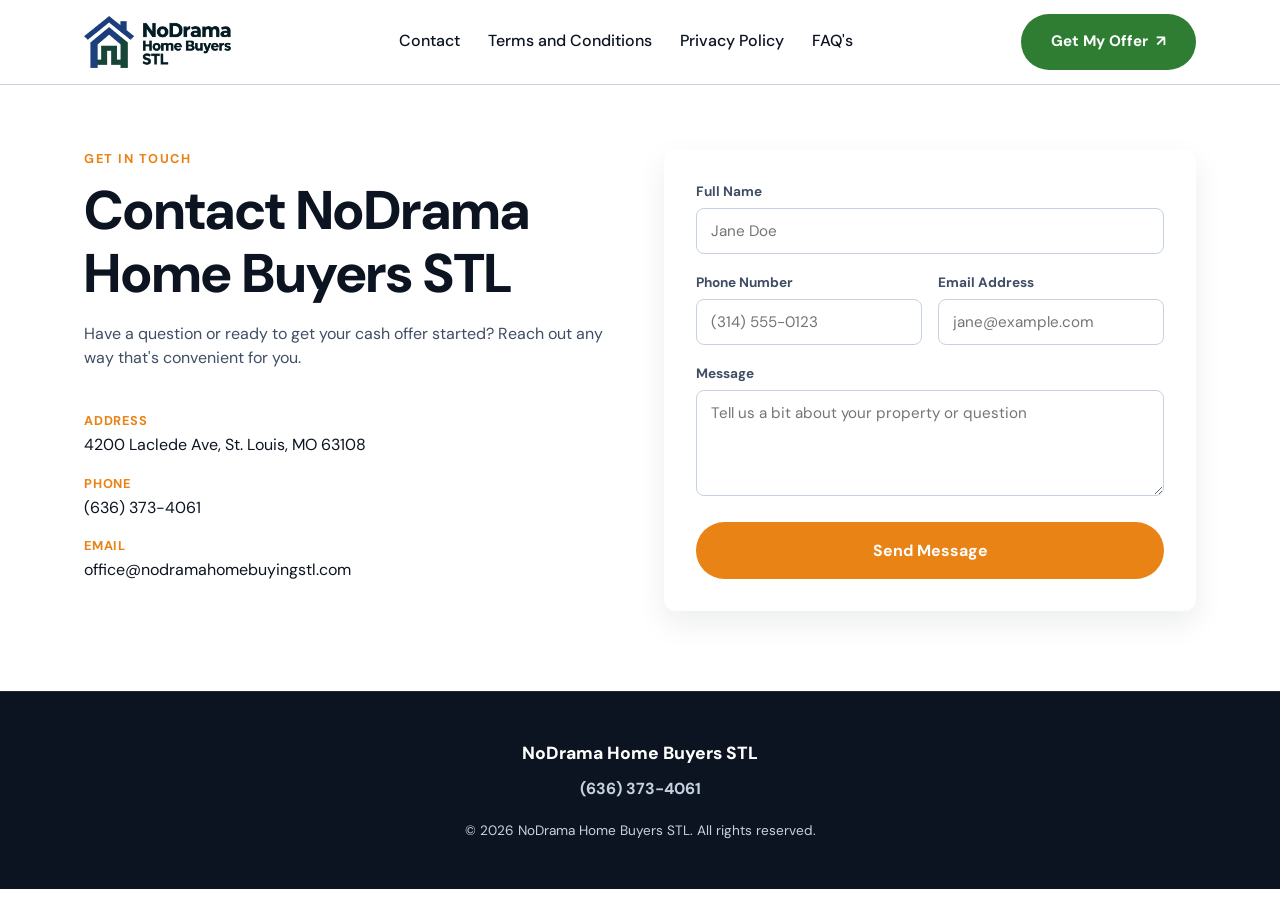
==== contact.html @ 4a6e5d4a "Rebuild NoDrama Home Buyers STL as a static site Static HTML/CSS/JS rebuild of the Wix landing page," ====
<!DOCTYPE html>
<html lang="en">
<head>
<meta charset="UTF-8">
<meta name="viewport" content="width=device-width, initial-scale=1">
<meta name="format-detection" content="telephone=no">
<title>Contact Us | NoDrama Home Buyers STL</title>
<meta name="description" content="Get in touch with NoDrama Home Buyers STL. Call, email, or send us your property details for a fair cash offer.">
<link rel="preconnect" href="https://fonts.googleapis.com">
<link rel="preconnect" href="https://fonts.gstatic.com" crossorigin>
<link href="https://fonts.googleapis.com/css2?family=DM+Sans:ital,wght@0,400;0,500;0,700;0,800;1,400&display=swap" rel="stylesheet">
<link rel="stylesheet" href="css/styles.css">
</head>
<body>

<a class="skip-link" href="#main">Skip to Main Content</a>

<header class="site-header">
  <div class="container header-inner">
    <a href="index.html" class="logo">
      <img src="images/logo.png" alt="NoDrama Home Buyers STL" class="logo-img">
    </a>
    <nav class="header-nav">
      <a href="contact.html">Contact</a>
      <a href="terms-and-conditions.html">Terms and Conditions</a>
      <a href="privacy-policy.html">Privacy Policy</a>
      <a href="index.html#faq">FAQ's</a>
    </nav>
    <a class="btn btn-offer" href="index.html#form">Get My Offer <span class="btn-arrow" aria-hidden="true">&#8599;</span></a>
  </div>
</header>

<main id="main">
  <section class="contact-page">
    <div class="container contact-inner">
      <div class="contact-copy">
        <p class="eyebrow">Get In Touch</p>
        <h1>Contact NoDrama Home Buyers STL</h1>
        <p class="section-sub" style="margin-left:0;">Have a question or ready to get your cash offer started? Reach out any way that's convenient for you.</p>

        <ul class="contact-details">
          <li>
            <span class="contact-label">Address</span>
            <span>4200 Laclede Ave, St. Louis, MO 63108</span>
          </li>
          <li>
            <span class="contact-label">Phone</span>
            <a href="tel:(636) 373 4061">(636) 373-4061</a>
          </li>
          <li>
            <span class="contact-label">Email</span>
            <a href="mailto:office@nodramahomebuyingstl.com">office@nodramahomebuyingstl.com</a>
          </li>
        </ul>
      </div>

      <!-- Form is visual only: no action/submit handler wired up yet. -->
      <form class="offer-form contact-form">
        <div class="form-row">
          <label for="c-name">Full Name</label>
          <input type="text" id="c-name" name="name" placeholder="Jane Doe" required>
        </div>
        <div class="form-row form-row-split">
          <div>
            <label for="c-phone">Phone Number</label>
            <input type="tel" id="c-phone" name="phone" placeholder="(314) 555-0123" required>
          </div>
          <div>
            <label for="c-email">Email Address</label>
            <input type="email" id="c-email" name="email" placeholder="jane@example.com" required>
          </div>
        </div>
        <div class="form-row">
          <label for="c-message">Message</label>
          <textarea id="c-message" name="message" rows="4" placeholder="Tell us a bit about your property or question"></textarea>
        </div>
        <button type="submit" class="btn btn-primary btn-lg btn-block">Send Message</button>
      </form>
    </div>
  </section>
</main>

<footer class="site-footer">
  <div class="container footer-inner">
    <p class="footer-logo">NoDrama Home Buyers STL</p>
    <a class="phone-link" href="tel:(636) 373 4061">(636) 373-4061</a>
    <p class="footer-copy">&copy; <span id="year"></span> NoDrama Home Buyers STL. All rights reserved.</p>
  </div>
</footer>

<script src="js/main.js"></script>
</body>
</html>
---- css/styles.css ----
/* ---------- Reset & base ---------- */
*, *::before, *::after { box-sizing: border-box; }
html { scroll-behavior: smooth; }
body {
  margin: 0;
  font-family: 'DM Sans', Arial, Helvetica, sans-serif;
  color: var(--color-navy);
  background: var(--color-white);
  line-height: 1.55;
  -webkit-font-smoothing: antialiased;
}
img { max-width: 100%; display: block; }
a { color: inherit; text-decoration: none; }
ul, ol { list-style: none; margin: 0; padding: 0; }
button { font-family: inherit; }

:root {
  --color-navy: #0C1421;
  --color-navy-soft: #3F4E64;
  --color-accent: #E98316;
  --color-accent-dark: #c96e0c;
  --color-green: #2E7D32;
  --color-red: #D82222;
  --color-bg-alt: #E9EEF4;
  --color-bg-soft: #F1F8E9;
  --color-border: #C6D2E1;
  --color-white: #ffffff;
  --max-width: 1160px;
  --radius: 12px;
  --shadow: 0 12px 30px rgba(12, 20, 33, 0.08);
}

.container {
  max-width: var(--max-width);
  margin: 0 auto;
  padding: 0 24px;
}

.center { text-align: center; }

.skip-link {
  position: absolute;
  left: -9999px;
  top: 0;
  background: var(--color-navy);
  color: #fff;
  padding: 12px 20px;
  z-index: 1000;
}
.skip-link:focus { left: 12px; top: 12px; }

.eyebrow {
  text-transform: uppercase;
  letter-spacing: 0.12em;
  font-weight: 700;
  font-size: 0.8rem;
  color: var(--color-accent);
  margin: 0 0 12px;
}
.eyebrow.center { text-align: center; }

h1, h2, h3, h4, h5 {
  font-weight: 800;
  color: var(--color-navy);
  line-height: 1.15;
  margin: 0 0 16px;
}
h1 { font-size: clamp(2.2rem, 5vw, 3.4rem); }
h2 { font-size: clamp(1.7rem, 3.4vw, 2.4rem); }
h5 { font-size: 1.05rem; margin-bottom: 8px; }

.section-sub {
  max-width: 640px;
  margin: 0 auto 40px;
  color: var(--color-navy-soft);
}

section { padding: 80px 0; }

/* ---------- Buttons ---------- */
.btn {
  display: inline-block;
  padding: 14px 28px;
  border-radius: 999px;
  font-weight: 700;
  font-size: 0.95rem;
  transition: transform 0.15s ease, box-shadow 0.15s ease, background 0.15s ease;
  border: 2px solid transparent;
}
.btn-primary {
  background: var(--color-accent);
  color: #fff;
}
.btn-primary:hover {
  background: var(--color-accent-dark);
  transform: translateY(-1px);
}
.btn-outline {
  background: transparent;
  border-color: var(--color-white);
  color: var(--color-white);
}
.btn-outline:hover {
  background: rgba(255,255,255,0.12);
}
.btn-lg { padding: 16px 34px; font-size: 1rem; }
.btn-block { width: 100%; text-align: center; }

/* ---------- Header ---------- */
.site-header {
  position: sticky;
  top: 0;
  z-index: 100;
  background: var(--color-white);
  border-bottom: 1px solid var(--color-border);
}
.header-inner {
  display: flex;
  align-items: center;
  justify-content: space-between;
  padding-top: 14px;
  padding-bottom: 14px;
  gap: 24px;
  flex-wrap: wrap;
}
.logo { display: flex; align-items: center; }
.logo-img {
  height: 52px;
  width: auto;
}
.header-nav {
  display: flex;
  align-items: center;
  gap: 28px;
  flex-wrap: wrap;
  font-weight: 500;
  color: var(--color-navy);
}
.header-nav a { white-space: nowrap; }
.header-nav a:hover { color: var(--color-accent-dark); }
.btn-offer {
  background: var(--color-green);
  color: #fff;
  white-space: nowrap;
}
.btn-offer:hover { background: #245e28; }
.btn-arrow { margin-left: 4px; }
.phone-link {
  font-weight: 700;
  white-space: nowrap;
}

/* ---------- Hero ---------- */
.hero {
  position: relative;
  color: #fff;
  overflow: hidden;
}
.hero-media {
  position: absolute;
  inset: 0;
  z-index: 0;
}
.hero-media img {
  width: 100%;
  height: 100%;
  object-fit: cover;
}
.hero-media::after {
  content: "";
  position: absolute;
  inset: 0;
  background: linear-gradient(180deg, rgba(12,20,33,0.75) 0%, rgba(12,20,33,0.55) 45%, rgba(12,20,33,0.85) 100%);
}
.hero-inner {
  position: relative;
  z-index: 1;
  padding: 120px 24px 100px;
  max-width: 760px;
}
.hero .eyebrow { color: #ffd9a8; }
.hero-sub {
  font-size: 1.15rem;
  margin-bottom: 32px;
  color: #f1f3f6;
}
.hero-ctas {
  display: flex;
  gap: 16px;
  flex-wrap: wrap;
}

/* ---------- Feature strip ---------- */
.features { padding-top: 64px; padding-bottom: 64px; background: var(--color-bg-alt); }
.features-grid {
  display: grid;
  grid-template-columns: repeat(4, 1fr);
  gap: 28px;
}
.feature-card {
  background: var(--color-white);
  border-radius: var(--radius);
  padding: 28px 24px;
  box-shadow: var(--shadow);
  text-align: center;
}
.feature-icon {
  width: 48px;
  height: 48px;
  object-fit: cover;
  border-radius: 50%;
  margin: 0 auto 16px;
}
.feature-card p { color: var(--color-navy-soft); font-size: 0.95rem; margin: 0; }

/* ---------- How it works ---------- */
.steps-grid {
  display: grid;
  grid-template-columns: repeat(3, 1fr);
  gap: 32px;
  margin-top: 24px;
}
.step-card {
  text-align: center;
  padding: 0 12px;
}
.step-number {
  display: inline-flex;
  align-items: center;
  justify-content: center;
  width: 48px;
  height: 48px;
  border-radius: 50%;
  background: var(--color-navy);
  color: #fff;
  font-weight: 800;
  font-size: 1.2rem;
  margin-bottom: 20px;
}
.step-card p { color: var(--color-navy-soft); margin: 0; }

/* ---------- About ---------- */
.about { background: var(--color-bg-soft); }
.about-inner { max-width: 820px; margin: 0 auto; text-align: center; }
.about p { color: var(--color-navy-soft); font-size: 1.05rem; }

/* ---------- Comparison table ---------- */
.comparison-table-wrap {
  overflow-x: auto;
  margin: 40px 0;
  border-radius: var(--radius);
  box-shadow: var(--shadow);
}
.comparison-table {
  width: 100%;
  border-collapse: collapse;
  min-width: 640px;
  background: var(--color-white);
}
.comparison-table th, .comparison-table td {
  padding: 18px 20px;
  text-align: left;
  border-bottom: 1px solid var(--color-border);
  font-size: 0.95rem;
}
.comparison-table thead th {
  font-size: 1rem;
  border-bottom: 2px solid var(--color-border);
}
.comparison-table th.row-label { background: var(--color-white); }
.comparison-table .col-us { background: rgba(233,131,22,0.06); font-weight: 600; }
.comparison-table thead .col-us { color: var(--color-accent-dark); }
.comparison-table tbody th[scope="row"] { color: var(--color-navy-soft); font-weight: 700; }
.comparison-table tbody tr:last-child td,
.comparison-table tbody tr:last-child th { border-bottom: none; }
.mark { display: inline-block; width: 1.1em; font-weight: 800; margin-right: 6px; }
.mark-good { color: var(--color-green); }
.mark-bad { color: var(--color-red); }
.comparison-cta { margin-top: 12px; }

/* ---------- Testimonials ---------- */
.testimonials-grid {
  display: grid;
  grid-template-columns: repeat(3, 1fr);
  gap: 28px;
  margin-top: 40px;
}
.testimonial-card {
  background: var(--color-bg-alt);
  border-radius: var(--radius);
  padding: 32px 28px;
}
.stars { color: var(--color-accent); letter-spacing: 2px; margin-bottom: 16px; }
.quote { font-size: 1rem; color: var(--color-navy); margin-bottom: 20px; }
.testimonial-author { font-weight: 700; color: var(--color-navy-soft); margin: 0; font-size: 0.9rem; }

/* ---------- FAQ ---------- */
.faq-list { max-width: 760px; margin: 32px auto 0; }
.faq-item {
  border-bottom: 1px solid var(--color-border);
}
.faq-question {
  width: 100%;
  display: flex;
  align-items: center;
  justify-content: space-between;
  gap: 16px;
  background: none;
  border: none;
  text-align: left;
  padding: 22px 4px;
  font-size: 1.05rem;
  font-weight: 700;
  cursor: pointer;
  color: var(--color-navy);
}
.faq-icon {
  flex-shrink: 0;
  color: var(--color-accent);
  font-size: 1.4rem;
  font-weight: 400;
  transition: transform 0.2s ease;
}
.faq-question[aria-expanded="true"] .faq-icon { transform: rotate(45deg); }
.faq-answer {
  max-height: 0;
  overflow: hidden;
  transition: max-height 0.25s ease;
}
.faq-answer p { color: var(--color-navy-soft); margin: 0 4px 22px; }
.faq-more { margin-top: 32px; }
.faq-more a { font-weight: 700; color: var(--color-accent-dark); border-bottom: 2px solid var(--color-accent); }

/* ---------- CTA / Form ---------- */
.cta-form {
  background: var(--color-navy);
  color: #fff;
}
.cta-form-inner {
  display: grid;
  grid-template-columns: 1fr 1fr;
  gap: 48px;
  align-items: center;
}
.cta-form-copy h2 { color: #fff; }
.cta-form-copy p { color: #c6d2e1; font-size: 1.05rem; }
.offer-form {
  background: var(--color-white);
  border-radius: var(--radius);
  padding: 32px;
  box-shadow: var(--shadow);
}
.form-row { margin-bottom: 18px; }
.form-row-split {
  display: grid;
  grid-template-columns: 1fr 1fr;
  gap: 16px;
}
.form-row label {
  display: block;
  font-size: 0.85rem;
  font-weight: 700;
  color: var(--color-navy-soft);
  margin-bottom: 6px;
}
.form-row input {
  width: 100%;
  padding: 12px 14px;
  border-radius: 8px;
  border: 1.5px solid var(--color-border);
  font-size: 0.95rem;
  color: var(--color-navy);
  font-family: inherit;
}
.form-row input:focus,
.form-row textarea:focus {
  outline: none;
  border-color: var(--color-accent);
}
.form-row textarea {
  width: 100%;
  padding: 12px 14px;
  border-radius: 8px;
  border: 1.5px solid var(--color-border);
  font-size: 0.95rem;
  color: var(--color-navy);
  font-family: inherit;
  resize: vertical;
}

/* ---------- Legal pages ---------- */
.legal-page { padding-top: 64px; }
.legal-container { max-width: 760px; }
.legal-container h1 { margin-bottom: 8px; }
.legal-subtitle {
  font-weight: 700;
  color: var(--color-navy-soft);
  margin: 0 0 8px;
}
.legal-effective {
  color: var(--color-navy-soft);
  font-size: 0.9rem;
  margin: 0 0 32px;
}
.legal-container h2 {
  font-size: 1.2rem;
  margin-top: 36px;
}
.legal-container p { color: var(--color-navy-soft); }
.legal-list { margin: 0; padding-left: 22px; color: var(--color-navy-soft); }
.legal-list li { margin-bottom: 14px; }
.legal-address {
  color: var(--color-navy);
  font-weight: 500;
  line-height: 1.8;
}

/* ---------- Contact page ---------- */
.contact-page { padding-top: 64px; }
.contact-inner {
  display: grid;
  grid-template-columns: 1fr 1fr;
  gap: 48px;
  align-items: start;
}
.contact-details {
  margin-top: 28px;
  display: flex;
  flex-direction: column;
  gap: 16px;
}
.contact-details li {
  display: flex;
  flex-direction: column;
  gap: 2px;
}
.contact-label {
  font-size: 0.8rem;
  font-weight: 700;
  text-transform: uppercase;
  letter-spacing: 0.06em;
  color: var(--color-accent);
}
.contact-form { align-self: start; }

/* ---------- Footer ---------- */
.site-footer {
  background: var(--color-navy);
  color: #c6d2e1;
  padding: 48px 0;
  border-top: 1px solid rgba(255,255,255,0.1);
}
.footer-inner {
  display: flex;
  flex-direction: column;
  align-items: center;
  gap: 10px;
  text-align: center;
}
.footer-logo { font-weight: 800; color: #fff; margin: 0; font-size: 1.1rem; }
.footer-copy { margin: 8px 0 0; font-size: 0.85rem; }

/* ---------- Responsive ---------- */
@media (max-width: 900px) {
  .features-grid { grid-template-columns: repeat(2, 1fr); }
  .steps-grid { grid-template-columns: 1fr; gap: 40px; }
  .testimonials-grid { grid-template-columns: 1fr; }
  .cta-form-inner { grid-template-columns: 1fr; }
  .contact-inner { grid-template-columns: 1fr; }
}

@media (max-width: 600px) {
  section { padding: 56px 0; }
  .features-grid { grid-template-columns: 1fr; }
  .hero-inner { padding: 90px 20px 70px; }
  .hero-ctas { flex-direction: column; }
  .hero-ctas .btn { text-align: center; }
  .form-row-split { grid-template-columns: 1fr; }
  .header-inner { justify-content: center; }
  .logo-img { height: 42px; }
  .header-nav { gap: 16px; font-size: 0.9rem; justify-content: center; order: 3; flex-basis: 100%; }
  .btn-offer { order: 2; }
}
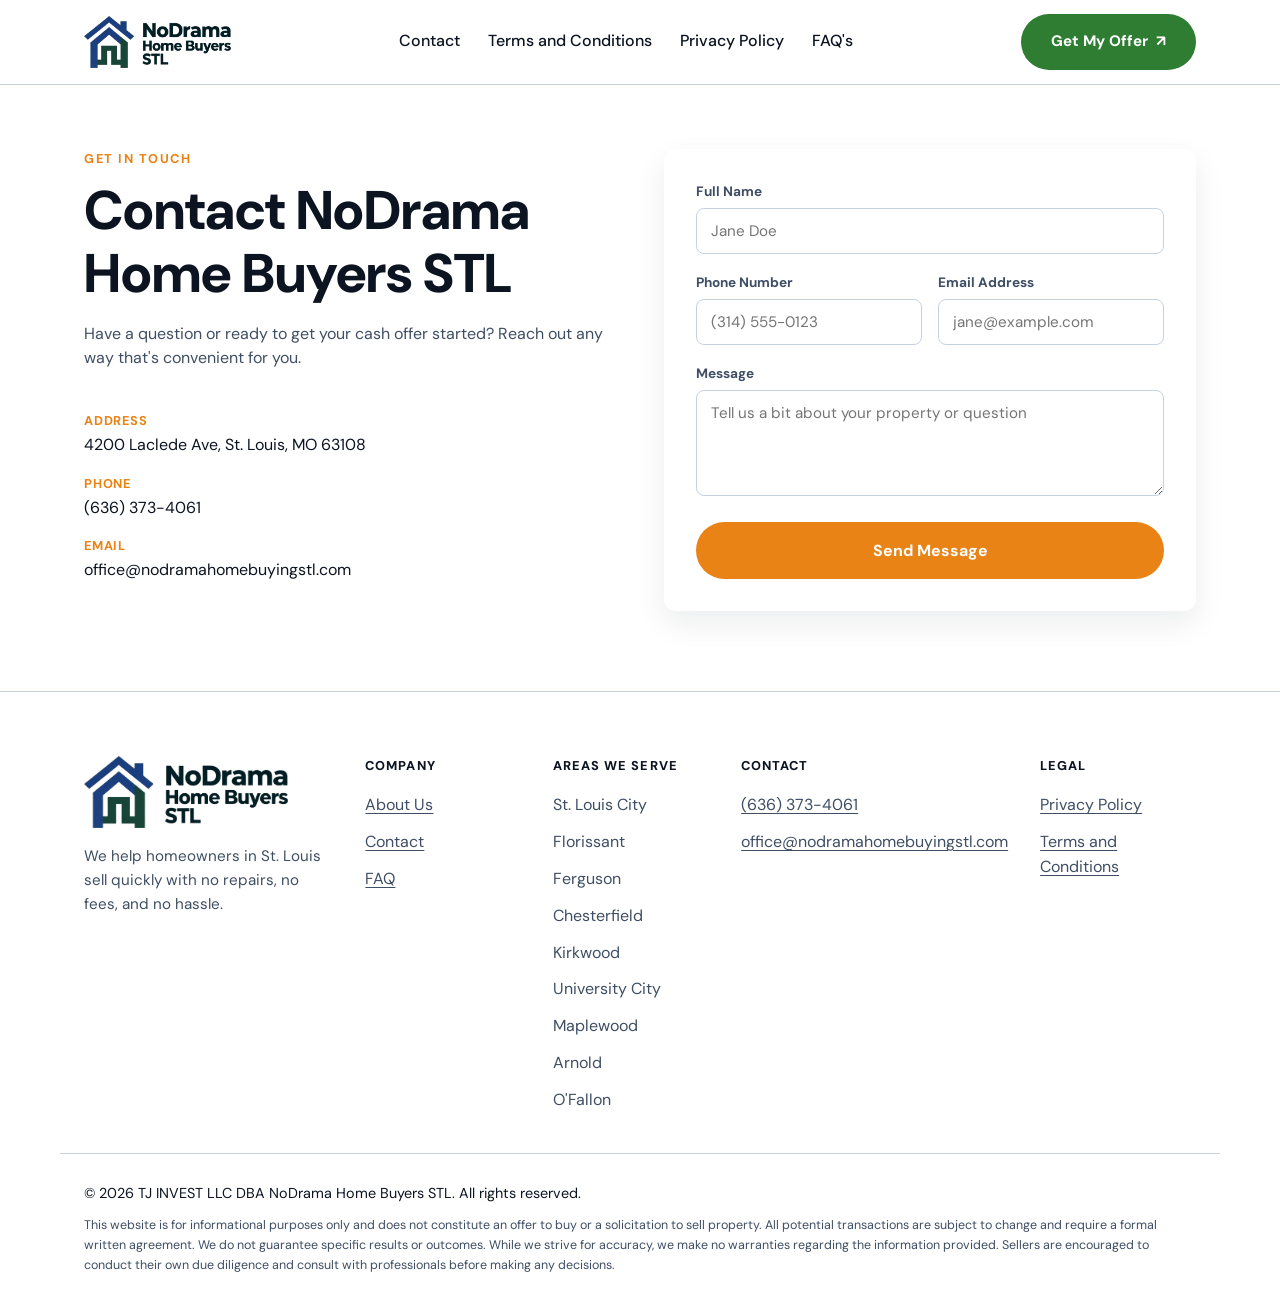
==== commit 22d6410c: "Redesign footer and add SMS/legal consent checkboxes to lead form Footer now matches the multi-colum" ====
--- a/contact.html
+++ b/contact.html
@@ -81,10 +81,51 @@
 </main>
 
 <footer class="site-footer">
-  <div class="container footer-inner">
-    <p class="footer-logo">NoDrama Home Buyers STL</p>
-    <a class="phone-link" href="tel:(636) 373 4061">(636) 373-4061</a>
-    <p class="footer-copy">&copy; <span id="year"></span> NoDrama Home Buyers STL. All rights reserved.</p>
+  <div class="container footer-grid">
+    <div class="footer-brand">
+      <img src="images/logo.png" alt="NoDrama Home Buyers STL" class="footer-logo-img">
+      <p class="footer-tagline">We help homeowners in St. Louis sell quickly with no repairs, no fees, and no hassle.</p>
+    </div>
+    <div class="footer-col">
+      <h6>Company</h6>
+      <ul>
+        <li><a href="index.html#about">About Us</a></li>
+        <li><a href="contact.html">Contact</a></li>
+        <li><a href="index.html#faq">FAQ</a></li>
+      </ul>
+    </div>
+    <div class="footer-col">
+      <h6>Areas We Serve</h6>
+      <ul class="footer-plain">
+        <li>St. Louis City</li>
+        <li>Florissant</li>
+        <li>Ferguson</li>
+        <li>Chesterfield</li>
+        <li>Kirkwood</li>
+        <li>University City</li>
+        <li>Maplewood</li>
+        <li>Arnold</li>
+        <li>O'Fallon</li>
+      </ul>
+    </div>
+    <div class="footer-col">
+      <h6>Contact</h6>
+      <ul class="footer-plain">
+        <li><a href="tel:(636) 373 4061">(636) 373-4061</a></li>
+        <li><a href="mailto:office@nodramahomebuyingstl.com">office@nodramahomebuyingstl.com</a></li>
+      </ul>
+    </div>
+    <div class="footer-col">
+      <h6>Legal</h6>
+      <ul>
+        <li><a href="privacy-policy.html">Privacy Policy</a></li>
+        <li><a href="terms-and-conditions.html">Terms and Conditions</a></li>
+      </ul>
+    </div>
+  </div>
+  <div class="container footer-bottom">
+    <p class="footer-copy">&copy; <span id="year"></span> TJ INVEST LLC DBA NoDrama Home Buyers STL. All rights reserved.</p>
+    <p class="footer-disclaimer">This website is for informational purposes only and does not constitute an offer to buy or a solicitation to sell property. All potential transactions are subject to change and require a formal written agreement. We do not guarantee specific results or outcomes. While we strive for accuracy, we make no warranties regarding the information provided. Sellers are encouraged to conduct their own due diligence and consult with professionals before making any decisions.</p>
   </div>
 </footer>
 
--- a/css/styles.css
+++ b/css/styles.css
@@ -388,6 +388,38 @@
   resize: vertical;
 }
 
+.form-consent {
+  margin: 20px 0;
+  padding-top: 16px;
+  border-top: 1px solid var(--color-border);
+}
+.consent-checkbox {
+  display: flex;
+  align-items: flex-start;
+  gap: 10px;
+  margin-bottom: 14px;
+  cursor: pointer;
+}
+.consent-checkbox input {
+  margin-top: 3px;
+  width: 16px;
+  height: 16px;
+  flex-shrink: 0;
+  accent-color: var(--color-accent);
+}
+.consent-checkbox span {
+  font-size: 0.8rem;
+  line-height: 1.5;
+  color: var(--color-navy-soft);
+}
+.consent-links {
+  text-align: center;
+  font-size: 0.85rem;
+  font-weight: 600;
+  margin: 4px 0 0;
+}
+.consent-links a { color: var(--color-accent-dark); }
+
 /* ---------- Legal pages ---------- */
 .legal-page { padding-top: 64px; }
 .legal-container { max-width: 760px; }
@@ -445,20 +477,37 @@
 
 /* ---------- Footer ---------- */
 .site-footer {
-  background: var(--color-navy);
-  color: #c6d2e1;
-  padding: 48px 0;
-  border-top: 1px solid rgba(255,255,255,0.1);
-}
-.footer-inner {
-  display: flex;
-  flex-direction: column;
-  align-items: center;
-  gap: 10px;
-  text-align: center;
-}
-.footer-logo { font-weight: 800; color: #fff; margin: 0; font-size: 1.1rem; }
-.footer-copy { margin: 8px 0 0; font-size: 0.85rem; }
+  background: var(--color-white);
+  color: var(--color-navy-soft);
+  padding: 64px 0 32px;
+  border-top: 1px solid var(--color-border);
+}
+.footer-grid {
+  display: grid;
+  grid-template-columns: 1.6fr 1fr 1fr 1fr 1fr;
+  gap: 32px;
+  padding-bottom: 40px;
+}
+.footer-logo-img { height: 72px; width: auto; margin-bottom: 16px; }
+.footer-tagline { max-width: 260px; font-size: 0.95rem; line-height: 1.6; margin: 0; }
+.footer-col h6 {
+  text-transform: uppercase;
+  letter-spacing: 0.08em;
+  font-size: 0.8rem;
+  font-weight: 800;
+  color: var(--color-navy);
+  margin: 0 0 18px;
+}
+.footer-col ul { display: flex; flex-direction: column; gap: 12px; }
+.footer-col a { text-decoration: underline; text-underline-offset: 3px; }
+.footer-col a:hover { color: var(--color-accent-dark); }
+.footer-plain li { text-decoration: none; }
+.footer-bottom {
+  padding-top: 28px;
+  border-top: 1px solid var(--color-border);
+}
+.footer-copy { margin: 0 0 12px; font-size: 0.9rem; color: var(--color-navy); }
+.footer-disclaimer { margin: 0; font-size: 0.78rem; line-height: 1.6; color: var(--color-navy-soft); }
 
 /* ---------- Responsive ---------- */
 @media (max-width: 900px) {
@@ -467,6 +516,8 @@
   .testimonials-grid { grid-template-columns: 1fr; }
   .cta-form-inner { grid-template-columns: 1fr; }
   .contact-inner { grid-template-columns: 1fr; }
+  .footer-grid { grid-template-columns: 1fr 1fr; }
+  .footer-brand { grid-column: 1 / -1; }
 }
 
 @media (max-width: 600px) {
@@ -480,4 +531,7 @@
   .logo-img { height: 42px; }
   .header-nav { gap: 16px; font-size: 0.9rem; justify-content: center; order: 3; flex-basis: 100%; }
   .btn-offer { order: 2; }
-}
+  .footer-grid { grid-template-columns: 1fr; text-align: center; }
+  .footer-brand { display: flex; flex-direction: column; align-items: center; }
+  .footer-logo-img { margin-left: auto; margin-right: auto; }
+}
